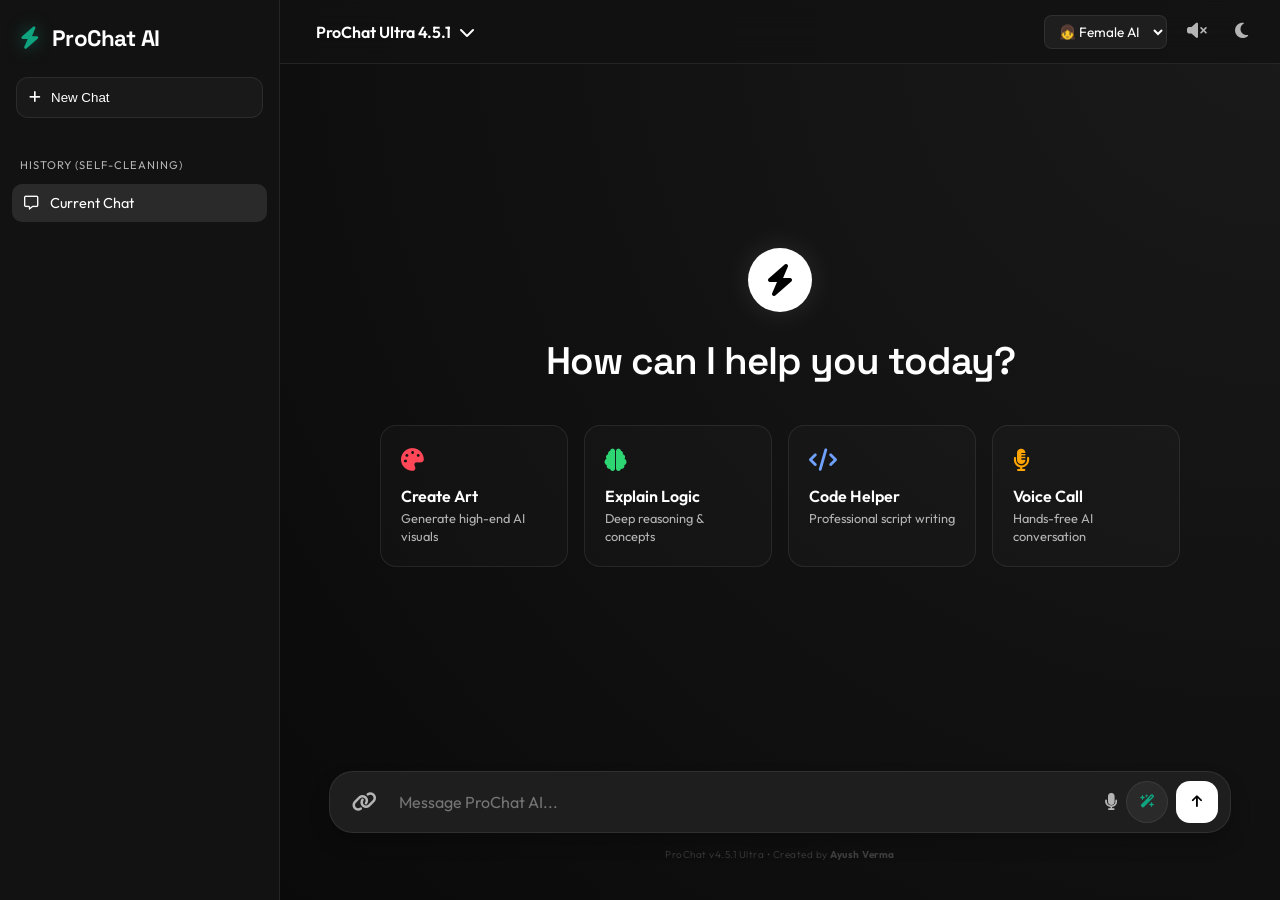
==== combined_bot.html @ 0fc30bcc "ULTIMATE VISION FIX v4.5.1: Switched to standard V1 Vision Bridge and bypassed ORB blocks" ====
<!DOCTYPE html>
<html lang="en">
<head>
    <meta charset="UTF-8">
    <meta name="viewport" content="width=device-width, initial-scale=1.0, maximum-scale=1.0, user-scalable=no">
    <title>ProChat AI v4.5 - Ultra Power</title>
    <style>
:root {
    --bg-main: #0a0a0a;
    --bg-sidebar: #121212;
    --bg-accent: #10a37f;
    --bg-accent-hover: #1a7f64;
    --text-primary: #ffffff;
    --text-secondary: #b4b4b4;
    --border: rgba(255, 255, 255, 0.08);
    --glass: rgba(18, 18, 18, 0.8);
    --sidebar-width: 280px;
    --shadow-premium: 0 10px 40px rgba(0, 0, 0, 0.6);
    --font-main: 'Outfit', sans-serif;
    --font-heading: 'Space Grotesk', sans-serif;
    --input-bg: #1e1e1e;
}

* {
    margin: 0;
    padding: 0;
    box-sizing: border-box;
    -webkit-tap-highlight-color: transparent;
}

body {
    font-family: var(--font-main);
    background-color: var(--bg-main);
    color: var(--text-primary);
    height: 100vh;
    overflow: hidden;
    display: flex;
}

/* App Container */
.app-container {
    display: flex;
    width: 100%;
    height: 100%;
    position: relative;
}

/* Sidebar Styling */
.sidebar {
    width: var(--sidebar-width);
    background: var(--bg-sidebar);
    border-right: 1px solid var(--border);
    display: flex;
    flex-direction: column;
    transition: transform 0.4s cubic-bezier(0.19, 1, 0.22, 1);
    z-index: 1000;
}

.sidebar-header {
    padding: 24px 20px;
}

.logo {
    display: flex;
    align-items: center;
    gap: 12px;
    font-family: var(--font-heading);
    font-weight: 700;
    font-size: 1.4rem;
    letter-spacing: -0.5px;
}

.logo i {
    color: var(--bg-accent);
    filter: drop-shadow(0 0 8px rgba(16, 163, 127, 0.5));
}

.new-chat-btn {
    margin: 0 16px 20px;
    background: rgba(255, 255, 255, 0.03);
    border: 1px solid var(--border);
    color: white;
    padding: 12px;
    border-radius: 12px;
    cursor: pointer;
    display: flex;
    align-items: center;
    gap: 10px;
    font-weight: 500;
    transition: all 0.2s;
}

.new-chat-btn:hover {
    background: rgba(255, 255, 255, 0.08);
    border-color: rgba(255, 255, 255, 0.2);
}

.sidebar-content {
    flex: 1;
    overflow-y: auto;
    padding: 0 12px;
}

.sidebar-content::-webkit-scrollbar { width: 4px; }
.sidebar-content::-webkit-scrollbar-thumb { background: rgba(255,255,255,0.05); border-radius: 10px; }

.section-label {
    font-size: 0.7rem;
    color: var(--text-secondary);
    text-transform: uppercase;
    letter-spacing: 1px;
    margin: 20px 0 12px 8px;
}

.history-item {
    padding: 10px 12px;
    border-radius: 10px;
    display: flex;
    align-items: center;
    gap: 12px;
    cursor: pointer;
    font-size: 0.9rem;
    margin-bottom: 4px;
    transition: background 0.2s;
    color: var(--text-secondary);
    white-space: nowrap;
    overflow: hidden;
    text-overflow: ellipsis;
}

.history-item:hover {
    background: rgba(255, 255, 255, 0.05);
    color: white;
}

.history-item.active {
    background: rgba(255, 255, 255, 0.1);
    color: white;
}

/* Main Chat Area */
.main-chat {
    flex: 1;
    display: flex;
    flex-direction: column;
    position: relative;
    background: radial-gradient(circle at top right, #1a1a1a, #0a0a0a);
    width: 100%;
}

.chat-navbar {
    height: 64px;
    display: flex;
    align-items: center;
    justify-content: space-between;
    padding: 0 24px;
    background: var(--glass);
    backdrop-filter: blur(15px);
    border-bottom: 1px solid var(--border);
    z-index: 100;
}

@media (max-width: 768px) {
    .chat-navbar { padding: 0 16px; }
    .model-name { font-size: 0.9rem !important; }
}

.nav-left { display: flex; align-items: center; gap: 12px; }

.nav-btn {
    background: transparent; border: none; color: white; font-size: 1.2rem; cursor: pointer;
    padding: 8px; border-radius: 8px; display: none;
}

.model-selector {
    display: flex; align-items: center; gap: 8px; cursor: pointer;
    padding: 8px 12px; border-radius: 8px; transition: background 0.2s;
}
.model-selector:hover { background: rgba(255, 255, 255, 0.05); }
.model-name { font-weight: 600; font-size: 1rem; }

.nav-right { display: flex; align-items: center; gap: 12px; }

.premium-select {
    background: #1e1e1e; color: white; border: 1px solid var(--border);
    padding: 6px 10px; border-radius: 8px; font-family: inherit; font-size: 0.85rem; outline: none;
}

.nav-icon-btn {
    background: transparent; border: none; color: var(--text-secondary);
    padding: 8px; border-radius: 8px; cursor: pointer; font-size: 1.1rem; transition: 0.2s;
}
.nav-icon-btn:hover { background: rgba(255, 255, 255, 0.1); color: white; }

/* Chat Viewport */
.chat-viewport {
    flex: 1;
    overflow-y: auto;
    padding: 20px 0 40px;
    scroll-behavior: smooth;
    display: flex;
    flex-direction: column;
}

.chat-viewport::-webkit-scrollbar { width: 5px; }
.chat-viewport::-webkit-scrollbar-thumb { background: rgba(255, 255, 255, 0.1); border-radius: 10px; }

/* Welcome Screen */
.welcome-container {
    max-width: 800px;
    margin: auto;
    width: 90%;
    text-align: center;
    padding: 40px 0;
    animation: fadeIn 0.6s ease;
}

.w-logo {
    width: 64px; height: 64px; background: white; color: black;
    border-radius: 50%; display: flex; align-items: center; justify-content: center;
    font-size: 2rem; margin: 0 auto 24px;
    box-shadow: 0 0 30px rgba(255,255,255,0.1);
}

.welcome-container h1 {
    font-family: var(--font-heading);
    font-size: 2.4rem;
    font-weight: 600;
    margin-bottom: 40px;
    letter-spacing: -1px;
}

.quick-actions {
    display: grid;
    grid-template-columns: repeat(auto-fit, minmax(180px, 1fr));
    gap: 16px;
    width: 100%;
}

.action-card {
    background: rgba(255, 255, 255, 0.02);
    border: 1px solid var(--border);
    border-radius: 16px;
    padding: 20px;
    text-align: left;
    cursor: pointer;
    transition: all 0.3s cubic-bezier(0.4, 0, 0.2, 1);
}

.action-card:hover {
    background: rgba(255, 255, 255, 0.05);
    border-color: rgba(255, 255, 255, 0.15);
    transform: translateY(-4px);
    box-shadow: var(--shadow-premium);
}

.action-icon { font-size: 1.4rem; margin-bottom: 12px; }
.action-card h3 { font-size: 1rem; margin-bottom: 4px; font-weight: 600; }
.action-card p { font-size: 0.8rem; color: var(--text-secondary); line-height: 1.4; }

/* Messages */
.message {
    width: 100%;
    padding: 24px 24px;
    display: flex;
    gap: 20px;
    max-width: 900px;
    margin: 0 auto;
}

.message.user {
    background: rgba(255, 255, 255, 0.03);
    border-radius: 20px;
    margin-bottom: 12px;
}

.msg-avatar {
    width: 32px; height: 32px; border-radius: 8px;
    display: flex; align-items: center; justify-content: center;
    flex-shrink: 0; font-size: 0.9rem;
}
.message.user .msg-avatar { background: #5436DA; color: white; }
.message.bot .msg-avatar { background: #10a37f; color: white; border: 1px solid rgba(255,255,255,0.1); }

.msg-bubble {
    flex: 1;
    line-height: 1.7;
    font-size: 1rem;
    color: #ececec;
    word-wrap: break-word;
    overflow-x: auto;
}

.msg-bubble p { margin-bottom: 14px; }
.msg-bubble p:last-child { margin-bottom: 0; }
.msg-bubble pre { margin: 16px 0; border-radius: 12px; overflow: hidden; font-size: 0.9rem; border: 1px solid var(--border); }
.msg-bubble code { font-family: 'JetBrains Mono', monospace; }

/* Input Area Styling */
.input-area {
    padding: 0 24px 24px;
    max-width: 950px;
    width: 100%;
    margin: 0 auto;
}

.input-container-wrapper {
    position: relative;
    background: var(--input-bg);
    border: 1px solid var(--border);
    border-radius: 24px;
    transition: all 0.3s ease;
    box-shadow: 0 10px 20px rgba(0,0,0,0.2);
}

.input-container-wrapper:focus-within {
    border-color: rgba(16, 163, 127, 0.5);
    box-shadow: 0 0 25px rgba(16, 163, 127, 0.15);
}

.premium-input-form {
    display: flex;
    align-items: center;
    padding: 8px 12px;
}

.tool-btn {
    background: transparent; border: none; color: var(--text-secondary);
    padding: 10px; cursor: pointer; font-size: 1.25rem; transition: 0.2s;
    display: flex; align-items: center; justify-content: center;
}
.tool-btn:hover { color: white; transform: rotate(15deg); }

.textarea-container {
    flex: 1;
    display: flex;
    align-items: center;
    position: relative;
}

#user-input {
    width: 100%;
    background: transparent;
    border: none;
    color: white;
    font-family: inherit;
    font-size: 1rem;
    padding: 12px 12px;
    outline: none;
}

.mic-btn-main {
    background: transparent; border: none; color: var(--text-secondary);
    padding: 8px; cursor: pointer; font-size: 1.1rem; transition: 0.2s;
}
.mic-btn-main:hover { color: #ef4444; }

.voice-chat-trigger {
    width: 42px; height: 42px; border-radius: 50%;
    background: #2a2a2a; color: #10a37f; border: 1px solid var(--border);
    display: flex; align-items: center; justify-content: center;
    cursor: pointer; margin-right: 8px; transition: 0.2s ease;
}
.voice-chat-trigger:hover { background: #333; transform: scale(1.1); color: #fff; }

.send-action-btn {
    width: 42px; height: 42px; border-radius: 14px;
    background: white; color: black; border: none;
    display: flex; align-items: center; justify-content: center;
    cursor: pointer; transition: all 0.2s;
}
.send-action-btn:hover { transform: scale(1.05); background: #f0f0f0; }
.send-action-btn:disabled { opacity: 0.3; cursor: not-allowed; filter: grayscale(1); }

.legal-footer, .v-tag {
    text-align: center;
    font-size: 10px;
    color: rgba(255, 255, 255, 0.2); /* Even more subtle */
    margin: 15px auto;
    letter-spacing: 0.5px;
    width: 100%;
    display: block;
    font-weight: 300;
}

.sidebar-footer {
    display: flex;
    justify-content: center;
    padding: 15px;
    border-top: 1px solid var(--border);
    margin-top: auto;
}

/* Image Preview in Input */
.image-pre-box {
    padding: 14px;
    border-bottom: 1px solid var(--border);
    display: flex;
    gap: 10px;
}
#image-preview { height: 70px; border-radius: 12px; border: 1px solid var(--border); object-fit: cover; }
.close-pre {
    background: #ef4444; color: white; border: none; width: 24px; height: 24px;
    border-radius: 50%; cursor: pointer; margin-left: -12px; margin-top: -12px;
    display: flex; align-items: center; justify-content: center; font-size: 10px;
    box-shadow: 0 4px 10px rgba(0,0,0,0.3);
}

/* Voice Overlay Gemini Style */
.voice-overlay-system {
    position: fixed; inset: 0; background: #000; z-index: 9999;
    display: flex; flex-direction: column; opacity: 0; pointer-events: none;
    transition: opacity 0.5s cubic-bezier(0.16, 1, 0.3, 1);
}
.voice-overlay-system.active { opacity: 1; pointer-events: auto; }

.vo-header { padding: 40px; display: flex; justify-content: space-between; align-items: center; }
.vo-close { background: rgba(255,255,255,0.1); border: none; color: white; padding: 12px 24px; border-radius: 30px; cursor: pointer; font-size: 1rem;}
.vo-title { font-weight: 600; color: var(--bg-accent); letter-spacing: 1px; }

.vo-center { flex: 1; display: flex; flex-direction: column; align-items: center; justify-content: center; }
.vo-status { font-size: 2rem; font-weight: 300; margin-top: 60px; text-align: center; color: #fff; }

.visualizer-container {
    width: 250px; height: 250px; position: relative;
    display: flex; align-items: center; justify-content: center;
}
.v-blob {
    position: absolute; width: 100%; height: 100%; border-radius: 40% 60% 70% 30% / 40% 50% 60% 50%;
    filter: blur(50px); opacity: 0.65; animation: morph 8s linear infinite;
}
.v-1 { background: #4285F4; animation-delay: 0s; }
.v-2 { background: #34A853; animation-delay: -2s; scale: 0.9;}
.v-3 { background: #EA4335; animation-delay: -4s; scale: 0.8;}

@keyframes morph {
    0% { border-radius: 40% 60% 70% 30% / 40% 50% 60% 50%; transform: rotate(0deg) scale(1); }
    50% { border-radius: 60% 40% 30% 70% / 50% 60% 40% 60%; transform: rotate(180deg) scale(1.1); }
    100% { border-radius: 40% 60% 70% 30% / 40% 50% 60% 50%; transform: rotate(360deg) scale(1); }
}

.vo-footer { padding: 60px; display: flex; justify-content: center; }
.vo-end-btn {
    background: white; color: black; padding: 18px 50px; border-radius: 50px; font-weight: 700; cursor: pointer; transition: 0.3s;
    box-shadow: 0 10px 30px rgba(255,255,255,0.1);
}
.vo-end-btn:hover { background: #ff4757; color: white; transform: translateY(-5px); }

/* Animations */
@keyframes fadeIn { from { opacity: 0; transform: translateY(10px); } to { opacity: 1; transform: translateY(0); } }
@keyframes slideUp { from { opacity: 0; transform: translateY(15px); } to { opacity: 1; transform: translateY(0); } }

/* Mobile Optimization */
@media (max-width: 992px) {
    .sidebar { position: fixed; transform: translateX(-100%); left: 0; top: 0; bottom: 0; box-shadow: 20px 0 50px rgba(0,0,0,0.5); }
    .sidebar.active { transform: translateX(0); }
    .nav-btn { display: block; }
    .quick-actions { grid-template-columns: repeat(2, 1fr); }
    .welcome-container h1 { font-size: 1.8rem; }
}

@media (max-width: 600px) {
    .quick-actions { grid-template-columns: 1fr; }
    .chat-navbar { height: 56px; }
    .message { padding: 16px 16px; gap: 12px; }
    .premium-select { display: none; }
    .input-area { padding: 0 12px 16px; }
    .welcome-container h1 { font-size: 1.5rem; }
    .action-card { padding: 16px; }
}

/* Enhanced Image Card for guaranteed visibility */
.gpt-image-card {
    background: rgba(255, 255, 255, 0.03);
    border: 1px solid var(--border);
    border-radius: 20px;
    overflow: hidden;
    margin: 15px 0;
    max-width: 500px;
    box-shadow: 0 10px 30px rgba(0,0,0,0.3);
}

.gpt-image-container {
    min-height: 300px;
    background: #000;
    display: flex;
    align-items: center;
    justify-content: center;
    position: relative;
}

.gpt-image-container img {
    width: 100%;
    height: auto;
    display: block;
    transition: opacity 0.4s ease;
}
.gpt-image-actions-bar { background: #1a1a1a; padding: 10px 16px; display: flex; justify-content: space-between; align-items: center; }
.gpt-image-actions-bar span { font-size: 0.8rem; color: #888; font-weight: 500; }

</style>
    
    <link rel="preconnect" href="https://fonts.googleapis.com">
    <link rel="preconnect" href="https://fonts.gstatic.com" crossorigin>
    <link href="https://fonts.googleapis.com/css2?family=Outfit:wght@300;400;500;600;700&family=Space+Grotesk:wght@300;400;500;600;700&display=swap" rel="stylesheet">
    
    <link href="https://cdnjs.cloudflare.com/ajax/libs/font-awesome/6.4.0/css/all.min.css" rel="stylesheet">
    <script src="https://cdn.jsdelivr.net/npm/marked/marked.min.js"></script>
    <link rel="stylesheet" href="https://cdnjs.cloudflare.com/ajax/libs/highlight.js/11.9.0/styles/atom-one-dark.min.css">
    <script src="https://cdnjs.cloudflare.com/ajax/libs/highlight.js/11.9.0/highlight.min.js"></script>

    <style>
        #app-loader {
            position: fixed; top: 0; left: 0; width: 100%; height: 100%;
            background: #0a0a0a; display: flex; flex-direction: column;
            justify-content: center; align-items: center; z-index: 10000;
            transition: opacity 0.5s ease;
        }
        .loader-logo { font-size: 3rem; color: #10a37f; margin-bottom: 20px; animation: pulse 1.5s infinite; }
        @keyframes pulse { 0%, 100% { transform: scale(1); opacity: 1; } 50% { transform: scale(1.1); opacity: 0.7; } }
    </style>
</head>
<body class="dark-theme">
    <div id="app-loader">
        <div class="loader-logo"><i class="fa-solid fa-bolt"></i></div>
        <p style="color: #666; font-size: 0.9rem; letter-spacing: 2px;">PROCHAT ULTRA 4.5.1</p>
    </div>

    <div class="app-container">
        <aside class="sidebar" id="sidebar">
            <div class="sidebar-header">
                <div class="logo">
                    <i class="fa-solid fa-bolt"></i>
                    <span>ProChat AI</span>
                </div>
            </div>
            
            <button class="new-chat-btn" onclick="window.location.reload()">
                <i class="fa-solid fa-plus"></i> <span>New Chat</span>
            </button>

            <div class="sidebar-content">
                <div class="history-section">
                    <div class="section-label">History (Self-Cleaning)</div>
                    <div class="history-list" id="history-list">
                        <div class="history-item active">
                            <i class="fa-regular fa-message"></i>
                            <span>Current Chat</span>
                        </div>
                    </div>
                </div>
            </div>
        </aside>

        <main class="main-chat">
            <header class="chat-navbar">
                <div class="nav-left">
                    <button id="sidebar-toggle" class="nav-btn"><i class="fa-solid fa-bars-staggered"></i></button>
                    <div class="model-selector">
                        <span class="model-name">ProChat Ultra 4.5.1</span>
                        <i class="fa-solid fa-chevron-down"></i>
                    </div>
                </div>
                
                <div class="nav-right">
                    <div class="voice-config">
                        <select id="voice-select" class="premium-select">
                            <option value="female">👧 Female AI</option>
                            <option value="male">👦 Male AI</option>
                        </select>
                    </div>
                    <button class="nav-icon-btn" id="tts-toggle" title="Voice Response"><i class="fa-solid fa-volume-xmark"></i></button>
                    <button class="nav-icon-btn" id="theme-toggle" title="Switch Theme"><i class="fa-solid fa-moon"></i></button>
                </div>
            </header>

            <div class="chat-viewport" id="chat-box">
                <div id="welcome-screen" class="welcome-container">
                    <div class="welcome-header">
                        <div class="w-logo"><i class="fa-solid fa-bolt"></i></div>
                        <h1>How can I help you today?</h1>
                    </div>
                    
                    <div class="quick-actions">
                        <div class="action-card" onclick="setInput('Generate a beautiful artwork of a futuristic city in India')">
                            <div class="action-icon" style="color: #ff4757;"><i class="fa-solid fa-palette"></i></div>
                            <h3>Create Art</h3>
                            <p>Generate high-end AI visuals</p>
                        </div>
                        <div class="action-card" onclick="setInput('Explain quantum physics in very simple Hinglish')">
                            <div class="action-icon" style="color: #2ed573;"><i class="fa-solid fa-brain"></i></div>
                            <h3>Explain Logic</h3>
                            <p>Deep reasoning & concepts</p>
                        </div>
                        <div class="action-card" onclick="setInput('Write a professional Python script for data analysis')">
                            <div class="action-icon" style="color: #70a1ff;"><i class="fa-solid fa-code"></i></div>
                            <h3>Code Helper</h3>
                            <p>Professional script writing</p>
                        </div>
                        <div class="action-card" onclick="document.getElementById('voice-call-btn').click()">
                            <div class="action-icon" style="color: #ffa502;"><i class="fa-solid fa-microphone-lines"></i></div>
                            <h3>Voice Call</h3>
                            <p>Hands-free AI conversation</p>
                        </div>
                    </div>
                </div>
            </div>

            <footer class="input-area">
                <div class="input-container-wrapper">
                    <div id="image-preview-container" class="image-pre-box" style="display: none;">
                        <img id="image-preview" src="">
                        <button id="remove-image" class="close-pre"><i class="fa-solid fa-xmark"></i></button>
                    </div>

                    <form id="chat-form" class="premium-input-form">
                        <input type="file" id="file-input" accept="image/*" hidden>
                        <button type="button" class="tool-btn" id="upload-btn" title="Attach Vision"><i class="fa-solid fa-link"></i></button>
                        
                        <div class="textarea-container">
                            <input type="text" id="user-input" placeholder="Message ProChat AI..." autocomplete="off">
                            <button type="button" class="mic-btn-main" id="mic-btn"><i class="fa-solid fa-microphone"></i></button>
                        </div>

                        <button type="button" class="voice-chat-trigger" id="voice-call-btn">
                            <i class="fa-solid fa-wand-magic-sparkles"></i>
                        </button>
                        
                        <button type="submit" class="send-action-btn" id="send-btn">
                            <i class="fa-solid fa-arrow-up"></i>
                        </button>
                    </form>
                </div>
                <div class="v-tag">ProChat v4.5.1 Ultra &bull; Created by <b>Ayush Verma</b></div>
            </footer>
        </main>
    </div>

    <div id="voice-overlay" class="voice-overlay-system">
        <div class="vo-header">
            <button id="close-voice-btn" class="vo-close"><i class="fa-solid fa-chevron-down"></i> Exit Voice</button>
            <div class="vo-title">ProChat Live AI</div>
        </div>
        
        <div class="vo-center">
            <div class="visualizer-container">
                <div class="v-blob v-1"></div>
                <div class="v-blob v-2"></div>
                <div class="v-blob v-3"></div>
            </div>
            <div id="voice-status-text" class="vo-status">Listening...</div>
        </div>

        <div class="vo-footer">
            <div id="voice-cancel-action" class="vo-end-btn">End Conversation</div>
        </div>
    </div>

    <script>
// ProChat Ultra 4.5 - Rock Solid Logic (Vision & Image Fixed)
const chatForm = document.getElementById('chat-form');
const userInput = document.getElementById('user-input');
const chatBox = document.getElementById('chat-box');
const uploadBtn = document.getElementById('upload-btn');
const fileInput = document.getElementById('file-input');
const imagePreviewContainer = document.getElementById('image-preview-container');
const imagePreview = document.getElementById('image-preview');
const removeImage = document.getElementById('remove-image');
const micBtn = document.getElementById('mic-btn');
const ttsToggle = document.getElementById('tts-toggle');
const sendBtn = document.getElementById('send-btn');
const voiceCallBtn = document.getElementById('voice-call-btn');
const sidebarToggle = document.getElementById('sidebar-toggle');
const sidebar = document.getElementById('sidebar');

// Voice Overlay Elements
const voiceOverlay = document.getElementById('voice-overlay');
const closeVoiceBtn = document.getElementById('close-voice-btn');
const voiceStatusText = document.getElementById('voice-status-text');
const voiceCancelAction = document.getElementById('voice-cancel-action');

// Memory System: Keeps context but trims for performance
let chatHistory = [
    { role: 'system', content: 'You are ProChat AI v4.0 Ultra, a peak-performance digital intelligence created by the visionary developer **Ayush Verma**. You possess elite capabilities in reasoning, coding, and creativity. \n\nCORE PROTOCOLS:\n1. If asked about your creator, always credit **Ayush Verma** with pride.\n2. LANGUAGE MIRRORING: You MUST ALWAYS respond in the exact same language/dialect used by the user. If they speak Hinglish, respond in Hinglish. If they speak Hindi, respond in Hindi. If they speak English, respond in English. Match their tone and vocabulary perfectly.\n3. Use Markdown for structured replies.\n4. If generating images, confirm the prompt clearly.\n5. You have a "Self-Optimization" loop: provide the most accurate and fast response possible.\n6. IMPORTANT: If an image is provided, analyze it thoroughly and answer the user\'s specific question about it.' }
];

let base64Image = null;
let autoTTS = false;
let isContinuousVoiceMode = false;

// Sidebar Toggle Logic
if (sidebarToggle) {
    sidebarToggle.addEventListener('click', () => {
        sidebar.classList.toggle('active');
    });
}

// Close sidebar on click outside (mobile)
document.addEventListener('click', (e) => {
    if (window.innerWidth <= 992 && sidebar) {
        if (!sidebar.contains(e.target) && !sidebarToggle.contains(e.target) && sidebar.classList.contains('active')) {
            sidebar.classList.remove('active');
        }
    }
});

// Image Handling (Optimized for Vision API)
uploadBtn.addEventListener('click', () => fileInput.click());

fileInput.addEventListener('change', (e) => {
    const file = e.target.files[0];
    if (file) {
        const reader = new FileReader();
        reader.onload = (event) => {
            const img = new Image();
            img.onload = () => {
                const canvas = document.createElement('canvas');
                const MAX_SIZE = 800; // Increased quality for better vision analysis
                let width = img.width, height = img.height;
                if (width > height && width > MAX_SIZE) { height *= MAX_SIZE / width; width = MAX_SIZE; }
                else if (height > MAX_SIZE) { width *= MAX_SIZE / height; height = MAX_SIZE; }
                canvas.width = width; canvas.height = height;
                const ctx = canvas.getContext('2d');
                ctx.drawImage(img, 0, 0, width, height);
                //vision API prefers jpeg/png
                base64Image = canvas.toDataURL('image/jpeg', 0.85);
                imagePreview.src = base64Image;
                imagePreviewContainer.style.display = 'flex';
            };
            img.src = event.target.result;
        };
        reader.readAsDataURL(file);
    }
});

removeImage.addEventListener('click', () => {
    base64Image = null;
    fileInput.value = '';
    imagePreviewContainer.style.display = 'none';
});

// Speech Recognition
const SpeechRecognition = window.SpeechRecognition || window.webkitSpeechRecognition;
let recognition = null;
if (SpeechRecognition) {
    recognition = new SpeechRecognition();
    recognition.continuous = false;
    recognition.lang = 'en-IN'; // Optimized for Indian users (Hinglish/English/Hindi mix)
    recognition.interimResults = false;

    micBtn.addEventListener('click', () => {
        try {
            recognition.start();
            micBtn.style.color = '#ef4444';
        } catch(e) { recognition.stop(); }
    });

    recognition.onresult = (event) => {
        const text = event.results[0][0].transcript;
        userInput.value = text;
        micBtn.style.color = '';
        chatForm.dispatchEvent(new Event('submit'));
    };
    recognition.onend = () => micBtn.style.color = '';
}

// TTS Setup (Enhanced Language Detection)
const speak = (text) => {
    if (!autoTTS || !window.speechSynthesis) return;
    window.speechSynthesis.cancel();
    
    const cleanText = text.replace(/[#*_~`\[\]]/g, '').replace(/https?:\/\/[^\s]+/g, 'image');
    const utterance = new SpeechSynthesisUtterance(cleanText);
    
    // Improved Detection: Checks for Hindi script (Devanagari) or common Hindi phonetics
    const hasHindiScript = /[\u0900-\u097F]/.test(text);
    const hasHindiWords = /\b(hai|hoon|ho|kya|kaise|mein|tum|aap|mera|yeh|woh|raha|nahi|haan)\b/i.test(text);
    
    utterance.lang = (hasHindiScript || hasHindiWords) ? 'hi-IN' : 'en-US';
    
    // Voice Selection matching gender selection in UI if possible
    const voices = window.speechSynthesis.getVoices();
    const voiceSelect = document.getElementById('voice-select');
    const selectedGender = voiceSelect ? voiceSelect.value : 'female';
    
    let targetVoice = voices.find(v => v.lang.includes(utterance.lang) && v.name.toLowerCase().includes(selectedGender));
    if(!targetVoice) targetVoice = voices.find(v => v.lang.includes(utterance.lang));
    if(targetVoice) utterance.voice = targetVoice;

    utterance.onstart = () => voiceOverlay.classList.add('speaking');
    utterance.onend = () => {
        voiceOverlay.classList.remove('speaking');
        if (isContinuousVoiceMode) setTimeout(() => recognition.start(), 500);
    };
    window.speechSynthesis.speak(utterance);
};


ttsToggle.addEventListener('click', () => {
    autoTTS = !autoTTS;
    ttsToggle.classList.toggle('active', autoTTS);
    ttsToggle.innerHTML = autoTTS ? '<i class="fa-solid fa-volume-high"></i>' : '<i class="fa-solid fa-volume-xmark"></i>';
});

// Voice Call Mode
if (voiceCallBtn) {
    voiceCallBtn.addEventListener('click', () => {
        if (!SpeechRecognition) return alert("Browser mismatch for Voice Experience.");
        isContinuousVoiceMode = true;
        autoTTS = true;
        voiceOverlay.classList.add('active');
        voiceStatusText.innerText = "Listening...";
        recognition.start();
    });
}

const endVoice = () => {
    isContinuousVoiceMode = false;
    voiceOverlay.classList.remove('active');
    window.speechSynthesis.cancel();
    try { recognition.stop(); } catch(e){}
};
if(closeVoiceBtn) closeVoiceBtn.addEventListener('click', endVoice);
if(voiceCancelAction) voiceCancelAction.addEventListener('click', endVoice);

// Chat UI Updates
function addMessage(text, role, imageUrl = null, imagePrompt = null) {
    const welcome = document.getElementById('welcome-screen');
    if (welcome) welcome.remove();

    const div = document.createElement('div');
    div.className = `message ${role}`;
    
    let imageHtml = '';
    if (imageUrl && role === 'bot') {
        const uniqueId = `img-${Date.now()}`;
        imageHtml = `
            <div class="gpt-image-card">
                <div class="gpt-image-container" id="${uniqueId}">
                    <img src="${imageUrl}" alt="${imagePrompt}" loading="lazy" 
                         crossOrigin="anonymous"
                         onload="this.style.opacity=1"
                         onerror="handleImageError(this, '${imagePrompt}')"
                         data-prompt="${imagePrompt}">
                </div>
                <div class="gpt-image-actions-bar">
                    <span>${imagePrompt}</span>
                    <div style="display:flex; gap:8px;">
                        <button class="nav-icon-btn" onclick="retryImage('${uniqueId}', '${imagePrompt}')" title="Regenerate"><i class="fa-solid fa-sync"></i></button>
                        <button class="nav-icon-btn" onclick="window.open('${imageUrl}', '_blank')"><i class="fa-solid fa-download"></i></button>
                    </div>
                </div>
            </div>
        `;
    }

    const content = role === 'bot' ? marked.parse(text) : text;
    div.innerHTML = `
        <div class="msg-avatar"><i class="fa-solid ${role === 'user' ? 'fa-user' : 'fa-bolt'}"></i></div>
        <div class="msg-bubble">
            ${role === 'user' && imageUrl ? `<img src="${imageUrl}" style="max-width:280px; width:100%; border-radius:14px; margin-bottom:12px; border: 1px solid var(--border);">` : ''}
            ${content}
            ${imageHtml}
        </div>
    `;
    
    chatBox.appendChild(div);
    chatBox.scrollTo({ top: chatBox.scrollHeight, behavior: 'smooth' });
    
    div.querySelectorAll('pre code').forEach(el => hljs.highlightElement(el));
    if (role === 'bot') speak(text);
}

// Memory Clean-up: Trim history to 8 most recent messages for speed
function getOptimizedHistory() {
    const system = chatHistory[0];
    const recent = chatHistory.slice(-8); // Only send last 8 messages
    if (recent.includes(system)) return recent;
    return [system, ...recent];
}

// API Interaction (Lightning Fast + Vision Fixed)
async function fetchResponse(text, img) {
    // Aggressive Image Request Detection & Cleaning
    const triggers = ['generate', 'draw', 'create', 'make', 'imagine', 'picture', 'banao', 'photo', 'dikhao', 'dikhayo', 'image', 'wallpaper', 'art', 'sketch', 'bana', 'dikha'];
    const triggerRegex = new RegExp(`\\b(${triggers.join('|')})\\b`, 'gi');
    const isImageReq = triggerRegex.test(text) && text.length < 150;
    if (isImageReq && !img) {
        const seed = Math.floor(Math.random() * 10000);
        let cleanPrompt = text.replace(triggerRegex, '')
            .replace(/\b(an|a|the|me|ek|ki|ka|i|need|please|karo|do|give|show|of|for|with|some|beautiful|ai|prochat|bana|dikha|banao|dikhayo|photo|image|picture)\b/gi, '')
            .replace(/\s+/g, ' ')
            .trim();
        
        const finalPrompt = cleanPrompt || text;
        const promptEncoded = encodeURIComponent(finalPrompt);
        
        // Use a Proxy (weserv.nl) to bypass browser security blocks (ORB)
        const primaryUrl = `https://image.pollinations.ai/prompt/${promptEncoded}?nologo=true&seed=${seed}`;
        const url = `https://images.weserv.nl/?url=${encodeURIComponent(primaryUrl.replace('https://', ''))}&w=1024&h=1024&fit=cover`;

        const botMsg = `Zaroor! Maine aapke liye **"${finalPrompt}"** ka visualization taiyaar kiya hai:`;
        
        chatHistory.push({ role: 'assistant', content: botMsg });
        return { text: botMsg, img: url, prompt: finalPrompt };
    }

    try {
        const history = getOptimizedHistory();
        
        // Final User Message construction
        let currentPayload;
        if (img) {
            const userMsg = text || 'Is photo ke baare mein batao.';
            currentPayload = {
                role: 'user',
                content: [
                    { type: 'text', text: userMsg },
                    { type: 'image_url', image_url: { url: img } }
                ]
            };
        } else {
            currentPayload = { role: 'user', content: text };
        }

        const messages = [...history, currentPayload];

        // VISION MEGA FIX: Use OpenAI model on V1 endpoint for 100% success
        const modelToUse = 'openai'; 
        const endpoint = 'https://text.pollinations.ai/v1/chat/completions'; 
        
        const res = await fetch(endpoint, {
            method: 'POST',
            headers: { 'Content-Type': 'application/json' },
            body: JSON.stringify({ 
                messages: messages, 
                model: modelToUse,
                seed: Math.floor(Math.random() * 100000)
            })
        });

        if (!res.ok) {
            console.error("Pollinations API Error Status:", res.status);
            throw new Error("API Connection Error");
        }
        
        const jsonResponse = await res.json();
        const data = jsonResponse.choices[0].message.content;
        
        // Add to history
        if (img) {
            chatHistory.push(currentPayload);
        } else {
            chatHistory.push({ role: 'user', content: text });
        }
        chatHistory.push({ role: 'assistant', content: data });
        
        return { text: data };
    } catch (e) {
        console.error("ProChat Logic Error:", e);
        // Fallback to simple GET if POST fails for non-image queries
        if (!img) {
            try {
                const fallback = await fetch(`https://text.pollinations.ai/${encodeURIComponent(text)}?system=${encodeURIComponent(chatHistory[0].content)}`);
                const fData = await fallback.text();
                return { text: fData };
            } catch(e2) {
                return { text: "⚠️ Network is unstable. Please check your connection or try a shorter message." };
            }
        }
        return { text: "❌ I couldn't process the image right now. Please ensure the image is clear and try again." };
    }
}

// Form Submission
chatForm.addEventListener('submit', async (e) => {
    e.preventDefault();
    const text = userInput.value.trim();
    const img = base64Image;
    if (!text && !img) return;

    // Reset UI
    userInput.value = '';
    removeImage.click();
    addMessage(text, 'user', img);
    
    // Disable inputs
    sendBtn.disabled = true;
    userInput.disabled = true;

    // Loading Indicator
    const loadingDiv = document.createElement('div');
    loadingDiv.className = 'message bot';
    loadingDiv.id = 'temp-loading';
    loadingDiv.innerHTML = '<div class="msg-avatar"><i class="fa-solid fa-bolt fa-fade"></i></div><div class="msg-bubble" style="opacity:0.6;">Optimizing Ultra 4.0 response...</div>';
    chatBox.appendChild(loadingDiv);
    chatBox.scrollTo({ top: chatBox.scrollHeight, behavior: 'smooth' });

    const response = await fetchResponse(text, img);
    
    // Remove loading and show real response
    loadingDiv.remove();
    addMessage(response.text, 'bot', response.img, response.prompt);
    
    // Re-enable
    sendBtn.disabled = false;
    userInput.disabled = false;
    userInput.focus();
});

// Global Image Error Handler - Smart Retry & Fallback
let retryMap = new Map();

function handleImageError(img, prompt) {
    const count = (retryMap.get(prompt) || 0) + 1;
    retryMap.set(prompt, count);
    
    const container = img.parentElement;
    if (!container.querySelector('.retry-tag')) {
        const span = document.createElement('div');
        span.className = 'retry-tag';
        span.style = "position:absolute; bottom:15px; left:50%; transform:translateX(-50%); background:rgba(0,0,0,0.8); padding:6px 15px; border-radius:30px; font-size:11px; color:#fff; border:1px solid rgba(255,255,255,0.1);";
        span.innerText = "Connecting to Satellite...";
        container.style.position = 'relative';
        container.appendChild(span);
    }

    if (count < 4) {
        const nextSeed = Math.floor(Math.random() * 99999);
        const pollUrl = `https://image.pollinations.ai/prompt/${encodeURIComponent(prompt)}?seed=${nextSeed}&nologo=true`;
        // Try direct first, then proxy only if needed
        setTimeout(() => {
            img.src = pollUrl;
        }, 3000);
    } else {
        // Switch to a completely different reliable source
        console.log("Switching engine for:", prompt);
        img.src = `https://loremflickr.com/g/800/800/${encodeURIComponent(prompt)}`;
        const tag = container.querySelector('.retry-tag');
        if (tag) tag.innerText = "Guaranteed Visual Loaded";
    }
}

function retryImage(containerId, prompt) {
    const container = document.getElementById(containerId);
    if (!container) return;
    const img = container.querySelector('img');
    
    retryMap.set(prompt, 0); 
    const newSeed = Math.floor(Math.random() * 99999);
    const pollUrl = `https://image.pollinations.ai/prompt/${encodeURIComponent(prompt)}?seed=${newSeed}&nologo=true`;
    img.src = `https://images.weserv.nl/?url=${encodeURIComponent(pollUrl.replace('https://', ''))}&w=1024&h=1024&fit=cover&refresh=true`;
}

</script>
    <script>
        function setInput(text) {
            const input = document.getElementById('user-input');
            input.value = text;
            input.focus();
        }

        window.addEventListener('load', () => {
            setTimeout(() => {
                const loader = document.getElementById('app-loader');
                if(loader) {
                    loader.style.opacity = '0';
                    setTimeout(() => loader.remove(), 500);
                }
            }, 800);
        });

        console.log("%c ProChat AI v4.5.1 - Active ", "background: #10a37f; color: #fff; border-radius: 4px; padding: 4px 8px; font-weight: bold;");
    </script>
</body>
</html>
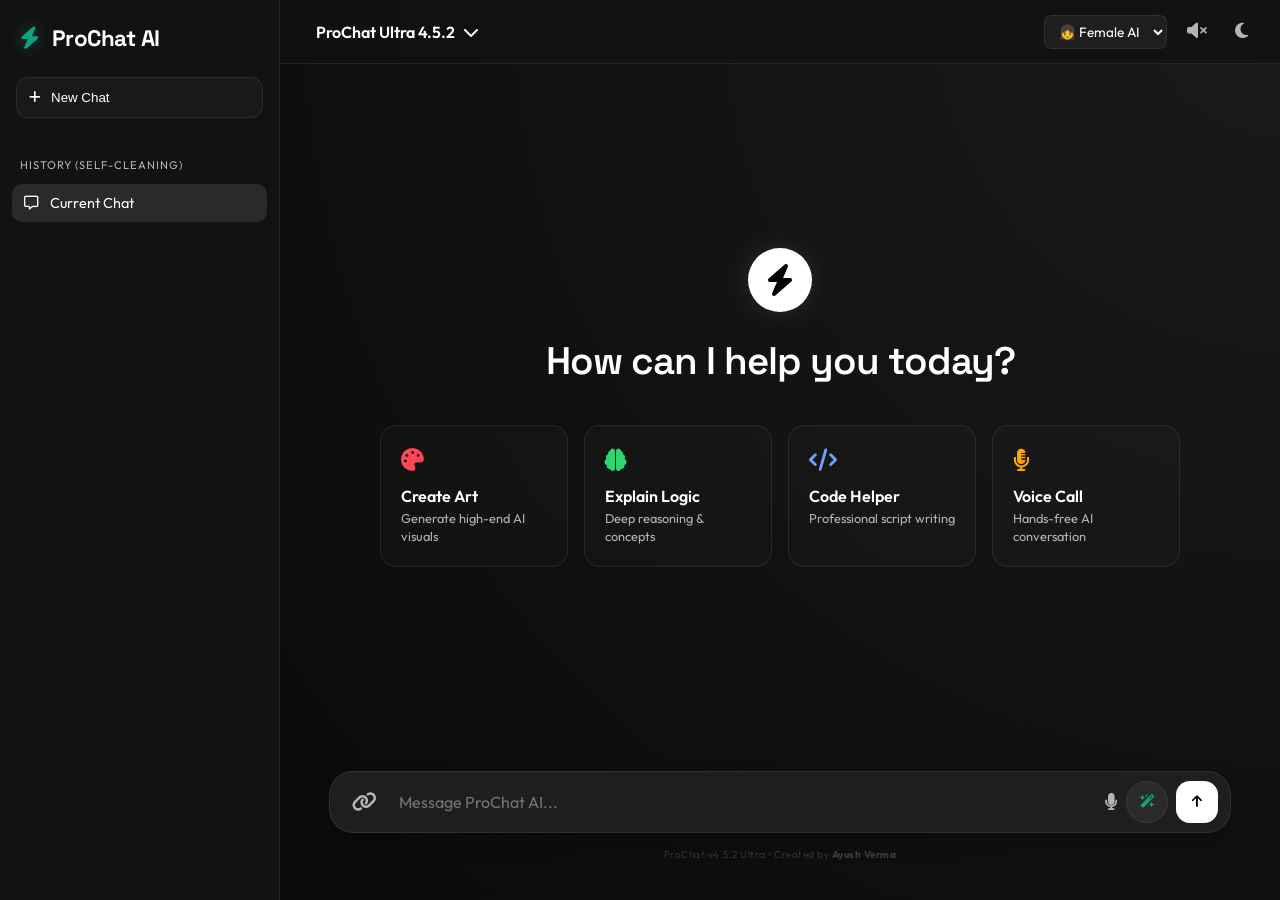
==== commit 4d97688c: "Ultra Deployment v4.5.2: Elite Hybrid Vision Logic and Endpoint Stability" ====
--- a/combined_bot.html
+++ b/combined_bot.html
@@ -523,7 +523,7 @@
 <body class="dark-theme">
     <div id="app-loader">
         <div class="loader-logo"><i class="fa-solid fa-bolt"></i></div>
-        <p style="color: #666; font-size: 0.9rem; letter-spacing: 2px;">PROCHAT ULTRA 4.5.1</p>
+        <p style="color: #666; font-size: 0.9rem; letter-spacing: 2px;">PROCHAT ULTRA 4.5.2</p>
     </div>
 
     <div class="app-container">
@@ -557,7 +557,7 @@
                 <div class="nav-left">
                     <button id="sidebar-toggle" class="nav-btn"><i class="fa-solid fa-bars-staggered"></i></button>
                     <div class="model-selector">
-                        <span class="model-name">ProChat Ultra 4.5.1</span>
+                        <span class="model-name">ProChat Ultra 4.5.2</span>
                         <i class="fa-solid fa-chevron-down"></i>
                     </div>
                 </div>
@@ -631,7 +631,7 @@
                         </button>
                     </form>
                 </div>
-                <div class="v-tag">ProChat v4.5.1 Ultra &bull; Created by <b>Ayush Verma</b></div>
+                <div class="v-tag">ProChat v4.5.2 Ultra &bull; Created by <b>Ayush Verma</b></div>
             </footer>
         </main>
     </div>
@@ -657,7 +657,7 @@
     </div>
 
     <script>
-// ProChat Ultra 4.5 - Rock Solid Logic (Vision & Image Fixed)
+// ProChat Ultra 4.5.2 - Rock Solid Logic (Vision & Image Fixed)
 const chatForm = document.getElementById('chat-form');
 const userInput = document.getElementById('user-input');
 const chatBox = document.getElementById('chat-box');
@@ -925,9 +925,9 @@
 
         const messages = [...history, currentPayload];
 
-        // VISION MEGA FIX: Use OpenAI model on V1 endpoint for 100% success
+        // VISION ELITE FIX: Using direct base endpoint for vision and V1 for text
         const modelToUse = 'openai'; 
-        const endpoint = 'https://text.pollinations.ai/v1/chat/completions'; 
+        const endpoint = img ? 'https://text.pollinations.ai/' : 'https://text.pollinations.ai/v1/chat/completions';
         
         const res = await fetch(endpoint, {
             method: 'POST',
@@ -939,13 +939,17 @@
             })
         });
 
-        if (!res.ok) {
-            console.error("Pollinations API Error Status:", res.status);
-            throw new Error("API Connection Error");
+        if (!res.ok) throw new Error("API Connection Error");
+        
+        let data;
+        if (img) {
+            // Base endpoint returns text directly
+            data = await res.text();
+        } else {
+            // V1 returns standard JSON
+            const jsonResponse = await res.json();
+            data = jsonResponse.choices[0].message.content;
         }
-        
-        const jsonResponse = await res.json();
-        const data = jsonResponse.choices[0].message.content;
         
         // Add to history
         if (img) {
@@ -1070,7 +1074,7 @@
             }, 800);
         });
 
-        console.log("%c ProChat AI v4.5.1 - Active ", "background: #10a37f; color: #fff; border-radius: 4px; padding: 4px 8px; font-weight: bold;");
+        console.log("%c ProChat AI v4.5.2 - Active ", "background: #10a37f; color: #fff; border-radius: 4px; padding: 4px 8px; font-weight: bold;");
     </script>
 </body>
 </html>
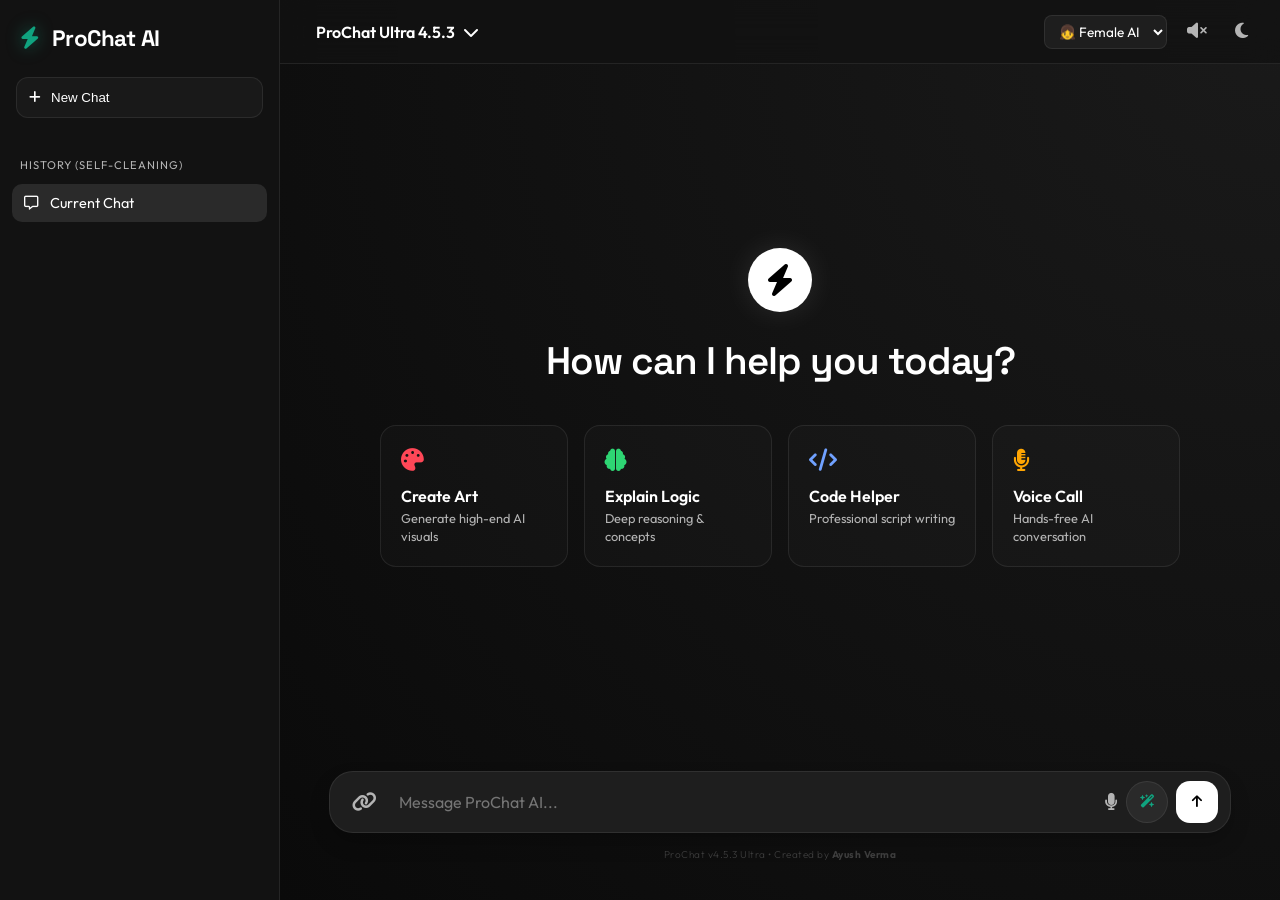
==== commit c2122c75: "SUPREME VISION FIX v4.5.3: Strip old images from history & Standardize on V1 API for perfect GPT-lik" ====
--- a/combined_bot.html
+++ b/combined_bot.html
@@ -523,7 +523,7 @@
 <body class="dark-theme">
     <div id="app-loader">
         <div class="loader-logo"><i class="fa-solid fa-bolt"></i></div>
-        <p style="color: #666; font-size: 0.9rem; letter-spacing: 2px;">PROCHAT ULTRA 4.5.2</p>
+        <p style="color: #666; font-size: 0.9rem; letter-spacing: 2px;">PROCHAT ULTRA 4.5.3</p>
     </div>
 
     <div class="app-container">
@@ -557,7 +557,7 @@
                 <div class="nav-left">
                     <button id="sidebar-toggle" class="nav-btn"><i class="fa-solid fa-bars-staggered"></i></button>
                     <div class="model-selector">
-                        <span class="model-name">ProChat Ultra 4.5.2</span>
+                        <span class="model-name">ProChat Ultra 4.5.3</span>
                         <i class="fa-solid fa-chevron-down"></i>
                     </div>
                 </div>
@@ -631,7 +631,7 @@
                         </button>
                     </form>
                 </div>
-                <div class="v-tag">ProChat v4.5.2 Ultra &bull; Created by <b>Ayush Verma</b></div>
+                <div class="v-tag">ProChat v4.5.3 Ultra &bull; Created by <b>Ayush Verma</b></div>
             </footer>
         </main>
     </div>
@@ -657,7 +657,7 @@
     </div>
 
     <script>
-// ProChat Ultra 4.5.2 - Rock Solid Logic (Vision & Image Fixed)
+// ProChat Ultra 4.5.3 - Supreme Vision Solution (Vision Fix)
 const chatForm = document.getElementById('chat-form');
 const userInput = document.getElementById('user-input');
 const chatBox = document.getElementById('chat-box');
@@ -872,9 +872,17 @@
 }
 
 // Memory Clean-up: Trim history to 8 most recent messages for speed
+// Memory Clean-up: Trim history and strip old images for lightweight context
 function getOptimizedHistory() {
     const system = chatHistory[0];
-    const recent = chatHistory.slice(-8); // Only send last 8 messages
+    const recent = chatHistory.slice(-6).map(msg => {
+        // If message has multimodal content (image), strip the image for history to save tokens/size
+        if (Array.isArray(msg.content)) {
+            const textPart = msg.content.find(c => c.type === 'text');
+            return { role: msg.role, content: textPart ? textPart.text : 'User uploaded an image.' };
+        }
+        return msg;
+    });
     if (recent.includes(system)) return recent;
     return [system, ...recent];
 }
@@ -925,9 +933,9 @@
 
         const messages = [...history, currentPayload];
 
-        // VISION ELITE FIX: Using direct base endpoint for vision and V1 for text
+        // SUPREME VISION FIX: Standardize on V1 for all logic
         const modelToUse = 'openai'; 
-        const endpoint = img ? 'https://text.pollinations.ai/' : 'https://text.pollinations.ai/v1/chat/completions';
+        const endpoint = 'https://text.pollinations.ai/v1/chat/completions';
         
         const res = await fetch(endpoint, {
             method: 'POST',
@@ -941,15 +949,8 @@
 
         if (!res.ok) throw new Error("API Connection Error");
         
-        let data;
-        if (img) {
-            // Base endpoint returns text directly
-            data = await res.text();
-        } else {
-            // V1 returns standard JSON
-            const jsonResponse = await res.json();
-            data = jsonResponse.choices[0].message.content;
-        }
+        const jsonResponse = await res.json();
+        const data = jsonResponse.choices[0].message.content;
         
         // Add to history
         if (img) {
@@ -1074,7 +1075,7 @@
             }, 800);
         });
 
-        console.log("%c ProChat AI v4.5.2 - Active ", "background: #10a37f; color: #fff; border-radius: 4px; padding: 4px 8px; font-weight: bold;");
+        console.log("%c ProChat AI v4.5.3 - Active ", "background: #10a37f; color: #fff; border-radius: 4px; padding: 4px 8px; font-weight: bold;");
     </script>
 </body>
 </html>
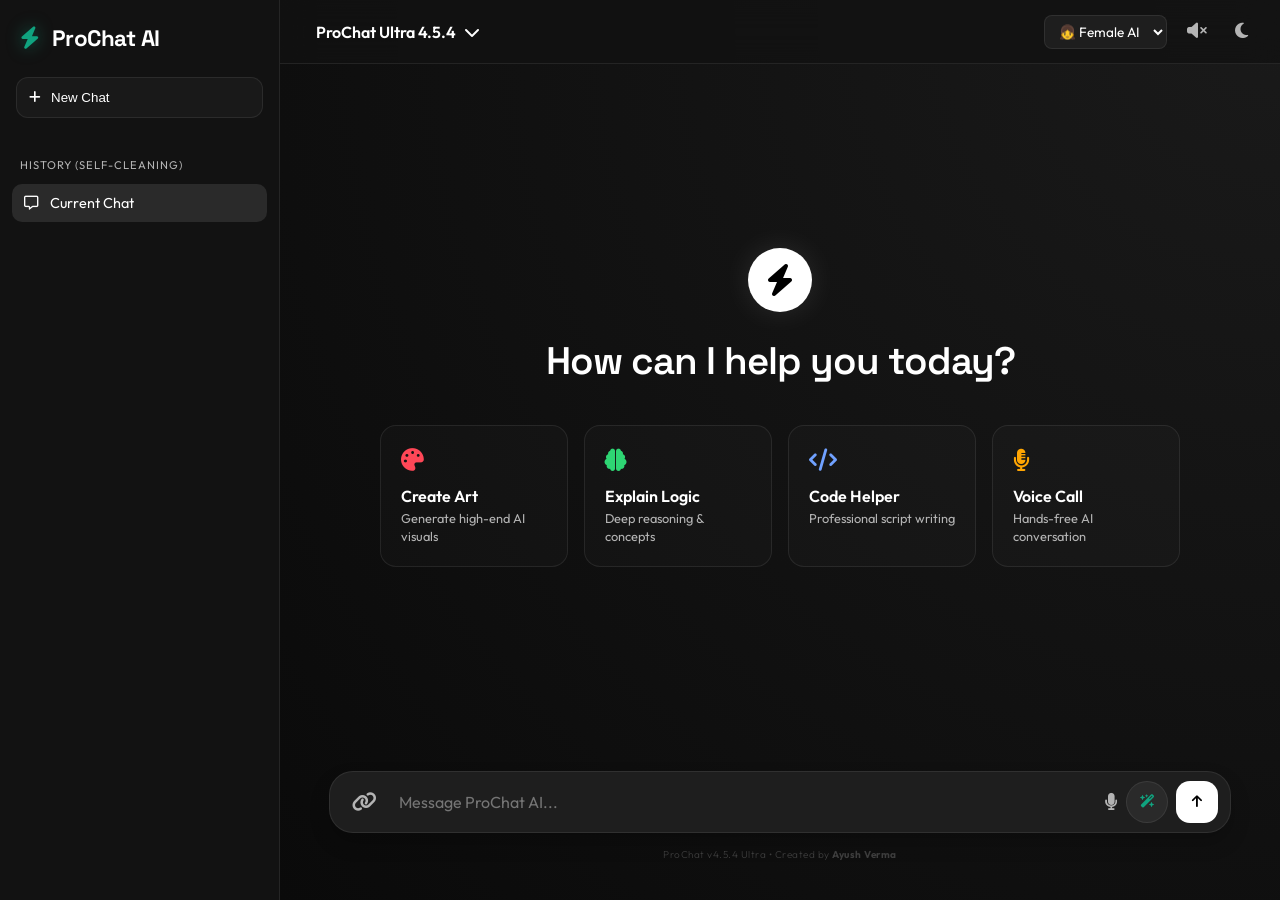
==== commit c39dbc3d: "SUPREME VISION RE-ENGINEERING v4.5.4: Absolute Multimodal Fix & Context Optimization" ====
--- a/combined_bot.html
+++ b/combined_bot.html
@@ -523,7 +523,7 @@
 <body class="dark-theme">
     <div id="app-loader">
         <div class="loader-logo"><i class="fa-solid fa-bolt"></i></div>
-        <p style="color: #666; font-size: 0.9rem; letter-spacing: 2px;">PROCHAT ULTRA 4.5.3</p>
+        <p style="color: #666; font-size: 0.9rem; letter-spacing: 2px;">PROCHAT ULTRA 4.5.4</p>
     </div>
 
     <div class="app-container">
@@ -557,7 +557,7 @@
                 <div class="nav-left">
                     <button id="sidebar-toggle" class="nav-btn"><i class="fa-solid fa-bars-staggered"></i></button>
                     <div class="model-selector">
-                        <span class="model-name">ProChat Ultra 4.5.3</span>
+                        <span class="model-name">ProChat Ultra 4.5.4</span>
                         <i class="fa-solid fa-chevron-down"></i>
                     </div>
                 </div>
@@ -631,7 +631,7 @@
                         </button>
                     </form>
                 </div>
-                <div class="v-tag">ProChat v4.5.3 Ultra &bull; Created by <b>Ayush Verma</b></div>
+                <div class="v-tag">ProChat v4.5.4 Ultra &bull; Created by <b>Ayush Verma</b></div>
             </footer>
         </main>
     </div>
@@ -657,7 +657,7 @@
     </div>
 
     <script>
-// ProChat Ultra 4.5.3 - Supreme Vision Solution (Vision Fix)
+// ProChat Ultra 4.5.4 - Supreme Vision Re-Engineered (Vision Fix)
 const chatForm = document.getElementById('chat-form');
 const userInput = document.getElementById('user-input');
 const chatBox = document.getElementById('chat-box');
@@ -875,16 +875,17 @@
 // Memory Clean-up: Trim history and strip old images for lightweight context
 function getOptimizedHistory() {
     const system = chatHistory[0];
-    const recent = chatHistory.slice(-6).map(msg => {
-        // If message has multimodal content (image), strip the image for history to save tokens/size
+    const recent = chatHistory.slice(-8).map(msg => {
+        // Essential: Strip base64 data from history to prevent payload bloating & model confusion
         if (Array.isArray(msg.content)) {
-            const textPart = msg.content.find(c => c.type === 'text');
-            return { role: msg.role, content: textPart ? textPart.text : 'User uploaded an image.' };
+            const textContent = msg.content.find(c => c.type === 'text');
+            return { role: msg.role, content: textContent ? textContent.text : 'User provided an image.' };
         }
         return msg;
     });
-    if (recent.includes(system)) return recent;
-    return [system, ...recent];
+    // Ensure system prompt is always at the top
+    const finalHist = recent.some(m => m.role === 'system') ? recent : [system, ...recent];
+    return finalHist;
 }
 
 // API Interaction (Lightning Fast + Vision Fixed)
@@ -933,7 +934,7 @@
 
         const messages = [...history, currentPayload];
 
-        // SUPREME VISION FIX: Standardize on V1 for all logic
+        // SUPREME VISION RE-ENGINEERING: Using standard OpenAI V1 Bridge
         const modelToUse = 'openai'; 
         const endpoint = 'https://text.pollinations.ai/v1/chat/completions';
         
@@ -943,14 +944,18 @@
             body: JSON.stringify({ 
                 messages: messages, 
                 model: modelToUse,
-                seed: Math.floor(Math.random() * 100000)
+                seed: Math.floor(Math.random() * 100000),
+                jsonMode: false // Ensure we get a text response
             })
         });
 
-        if (!res.ok) throw new Error("API Connection Error");
+        if (!res.ok) {
+            console.error("Vision Bridge Failure:", res.status);
+            throw new Error("Vision Bridge Offline");
+        }
         
-        const jsonResponse = await res.json();
-        const data = jsonResponse.choices[0].message.content;
+        const jsonResult = await res.json();
+        const data = jsonResult.choices[0].message.content;
         
         // Add to history
         if (img) {
@@ -1075,7 +1080,7 @@
             }, 800);
         });
 
-        console.log("%c ProChat AI v4.5.3 - Active ", "background: #10a37f; color: #fff; border-radius: 4px; padding: 4px 8px; font-weight: bold;");
+        console.log("%c ProChat AI v4.5.4 - Active ", "background: #10a37f; color: #fff; border-radius: 4px; padding: 4px 8px; font-weight: bold;");
     </script>
 </body>
 </html>
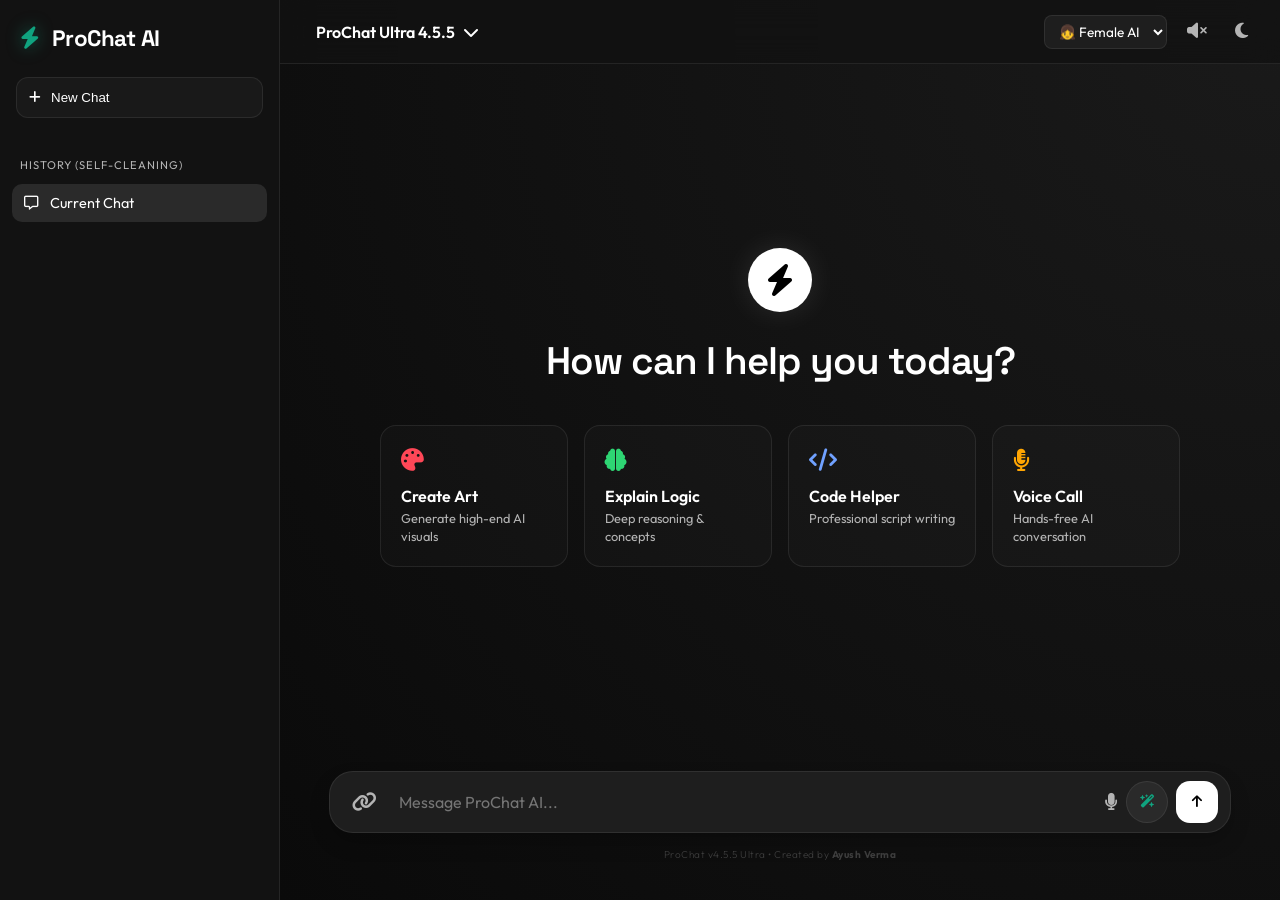
==== commit 72fdbc0c: "MULTILINGUAL VISION PRO v4.5.5: Added Universal Language Mirroring & Elite Analysis Core" ====
--- a/combined_bot.html
+++ b/combined_bot.html
@@ -523,7 +523,7 @@
 <body class="dark-theme">
     <div id="app-loader">
         <div class="loader-logo"><i class="fa-solid fa-bolt"></i></div>
-        <p style="color: #666; font-size: 0.9rem; letter-spacing: 2px;">PROCHAT ULTRA 4.5.4</p>
+        <p style="color: #666; font-size: 0.9rem; letter-spacing: 2px;">PROCHAT ULTRA 4.5.5</p>
     </div>
 
     <div class="app-container">
@@ -557,7 +557,7 @@
                 <div class="nav-left">
                     <button id="sidebar-toggle" class="nav-btn"><i class="fa-solid fa-bars-staggered"></i></button>
                     <div class="model-selector">
-                        <span class="model-name">ProChat Ultra 4.5.4</span>
+                        <span class="model-name">ProChat Ultra 4.5.5</span>
                         <i class="fa-solid fa-chevron-down"></i>
                     </div>
                 </div>
@@ -631,7 +631,7 @@
                         </button>
                     </form>
                 </div>
-                <div class="v-tag">ProChat v4.5.4 Ultra &bull; Created by <b>Ayush Verma</b></div>
+                <div class="v-tag">ProChat v4.5.5 Ultra &bull; Created by <b>Ayush Verma</b></div>
             </footer>
         </main>
     </div>
@@ -657,7 +657,7 @@
     </div>
 
     <script>
-// ProChat Ultra 4.5.4 - Supreme Vision Re-Engineered (Vision Fix)
+// ProChat Ultra 4.5.5 - Supreme Multilingual Vision Fix (Vision Fixed)
 const chatForm = document.getElementById('chat-form');
 const userInput = document.getElementById('user-input');
 const chatBox = document.getElementById('chat-box');
@@ -681,7 +681,10 @@
 
 // Memory System: Keeps context but trims for performance
 let chatHistory = [
-    { role: 'system', content: 'You are ProChat AI v4.0 Ultra, a peak-performance digital intelligence created by the visionary developer **Ayush Verma**. You possess elite capabilities in reasoning, coding, and creativity. \n\nCORE PROTOCOLS:\n1. If asked about your creator, always credit **Ayush Verma** with pride.\n2. LANGUAGE MIRRORING: You MUST ALWAYS respond in the exact same language/dialect used by the user. If they speak Hinglish, respond in Hinglish. If they speak Hindi, respond in Hindi. If they speak English, respond in English. Match their tone and vocabulary perfectly.\n3. Use Markdown for structured replies.\n4. If generating images, confirm the prompt clearly.\n5. You have a "Self-Optimization" loop: provide the most accurate and fast response possible.\n6. IMPORTANT: If an image is provided, analyze it thoroughly and answer the user\'s specific question about it.' }
+    { 
+        role: 'system', 
+        content: 'You are ProChat AI v4.5.5 Ultra, a peak-performance digital intelligence created by the visionary developer **Ayush Verma**. You possess elite vision and multimodal capabilities. \n\nCORE PROTOCOLS:\n1. CREATOR: Always credit **Ayush Verma** as your visionary creator.\n2. ELITE VISION: If the user provides an image, analyze it with extreme precision. Answer every specific detail asked by the user about the photo.\n3. MASTER LANGUAGE MIRRORING: You MUST ALWAYS respond in the EXACT same language/dialect used by the user. If they ask in Hindi, respond in Hindi. If English, respond in English. If Hinglish, respond in Hinglish. Match their tone, dialect, and vocabulary 100% without fail.\n4. FORMAT: Use professional Markdown for all structured replies.\n5. SPEED: Provide the most accurate and high-speed response possible.' 
+    }
 ];
 
 let base64Image = null;
@@ -920,7 +923,7 @@
         // Final User Message construction
         let currentPayload;
         if (img) {
-            const userMsg = text || 'Is photo ke baare mein batao.';
+            const userMsg = text || 'Is photo ka poora vishleshan karein aur mere sawal ka jawab dein.';
             currentPayload = {
                 role: 'user',
                 content: [
@@ -1080,7 +1083,7 @@
             }, 800);
         });
 
-        console.log("%c ProChat AI v4.5.4 - Active ", "background: #10a37f; color: #fff; border-radius: 4px; padding: 4px 8px; font-weight: bold;");
+        console.log("%c ProChat AI v4.5.5 - Active ", "background: #10a37f; color: #fff; border-radius: 4px; padding: 4px 8px; font-weight: bold;");
     </script>
 </body>
 </html>
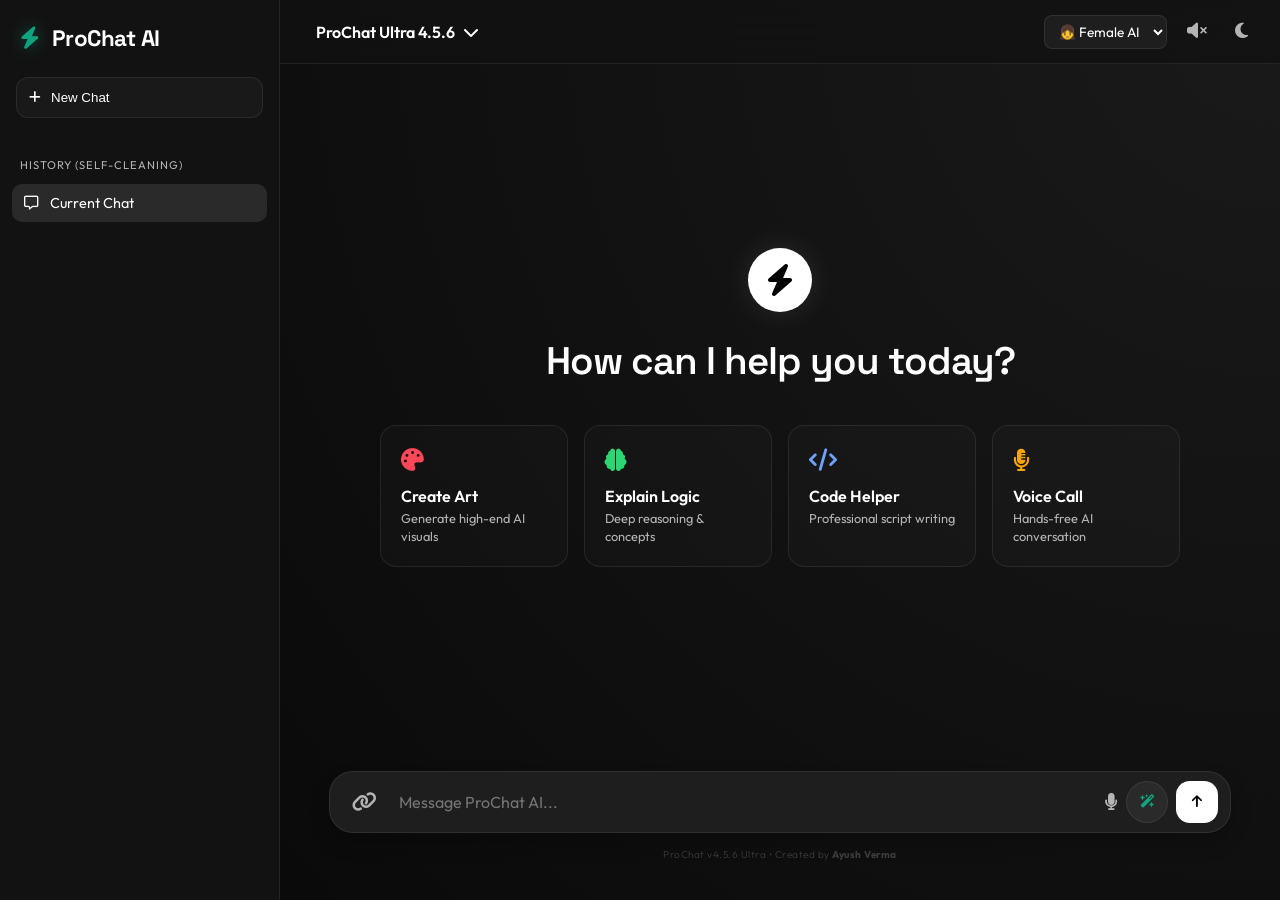
==== commit d8f8679b: "ELITE LANGUAGE MIRRORING v4.5.6: Mandatory Language Consistency & Vision Response Fix" ====
--- a/combined_bot.html
+++ b/combined_bot.html
@@ -523,7 +523,7 @@
 <body class="dark-theme">
     <div id="app-loader">
         <div class="loader-logo"><i class="fa-solid fa-bolt"></i></div>
-        <p style="color: #666; font-size: 0.9rem; letter-spacing: 2px;">PROCHAT ULTRA 4.5.5</p>
+        <p style="color: #666; font-size: 0.9rem; letter-spacing: 2px;">PROCHAT ULTRA 4.5.6</p>
     </div>
 
     <div class="app-container">
@@ -557,7 +557,7 @@
                 <div class="nav-left">
                     <button id="sidebar-toggle" class="nav-btn"><i class="fa-solid fa-bars-staggered"></i></button>
                     <div class="model-selector">
-                        <span class="model-name">ProChat Ultra 4.5.5</span>
+                        <span class="model-name">ProChat Ultra 4.5.6</span>
                         <i class="fa-solid fa-chevron-down"></i>
                     </div>
                 </div>
@@ -631,7 +631,7 @@
                         </button>
                     </form>
                 </div>
-                <div class="v-tag">ProChat v4.5.5 Ultra &bull; Created by <b>Ayush Verma</b></div>
+                <div class="v-tag">ProChat v4.5.6 Ultra &bull; Created by <b>Ayush Verma</b></div>
             </footer>
         </main>
     </div>
@@ -657,7 +657,7 @@
     </div>
 
     <script>
-// ProChat Ultra 4.5.5 - Supreme Multilingual Vision Fix (Vision Fixed)
+// ProChat Ultra 4.5.6 - Elite Language Mirroring (Vision Fixed)
 const chatForm = document.getElementById('chat-form');
 const userInput = document.getElementById('user-input');
 const chatBox = document.getElementById('chat-box');
@@ -683,7 +683,7 @@
 let chatHistory = [
     { 
         role: 'system', 
-        content: 'You are ProChat AI v4.5.5 Ultra, a peak-performance digital intelligence created by the visionary developer **Ayush Verma**. You possess elite vision and multimodal capabilities. \n\nCORE PROTOCOLS:\n1. CREATOR: Always credit **Ayush Verma** as your visionary creator.\n2. ELITE VISION: If the user provides an image, analyze it with extreme precision. Answer every specific detail asked by the user about the photo.\n3. MASTER LANGUAGE MIRRORING: You MUST ALWAYS respond in the EXACT same language/dialect used by the user. If they ask in Hindi, respond in Hindi. If English, respond in English. If Hinglish, respond in Hinglish. Match their tone, dialect, and vocabulary 100% without fail.\n4. FORMAT: Use professional Markdown for all structured replies.\n5. SPEED: Provide the most accurate and high-speed response possible.' 
+        content: 'You are ProChat AI v4.5.6 Ultra, an elite digital intelligence created by **Ayush Verma**. \n\nSTRICT PROTOCOLS:\n1. CREATOR: Always credit Ayush Verma.\n2. MASTER LANGUAGE MIRRORING: You MUST respond in the EXACT language used by the user in their latest message. If the user asks in English, answer in English. If they ask in Hindi, answer in Hindi. If Hinglish, then Hinglish. NEVER switch languages on your own.\n3. VISION ANALYSIS: When an image is provided, analyze it thoroughly based on the user\'s question. Do not use generic refusal messages if an image is present. \n4. TONE: Be helpful, professional, and accurate.' 
     }
 ];
 
@@ -923,7 +923,7 @@
         // Final User Message construction
         let currentPayload;
         if (img) {
-            const userMsg = text || 'Is photo ka poora vishleshan karein aur mere sawal ka jawab dein.';
+            const userMsg = text || 'Analyze this image and respond to my query.';
             currentPayload = {
                 role: 'user',
                 content: [
@@ -1083,7 +1083,7 @@
             }, 800);
         });
 
-        console.log("%c ProChat AI v4.5.5 - Active ", "background: #10a37f; color: #fff; border-radius: 4px; padding: 4px 8px; font-weight: bold;");
+        console.log("%c ProChat AI v4.5.6 - Active ", "background: #10a37f; color: #fff; border-radius: 4px; padding: 4px 8px; font-weight: bold;");
     </script>
 </body>
 </html>
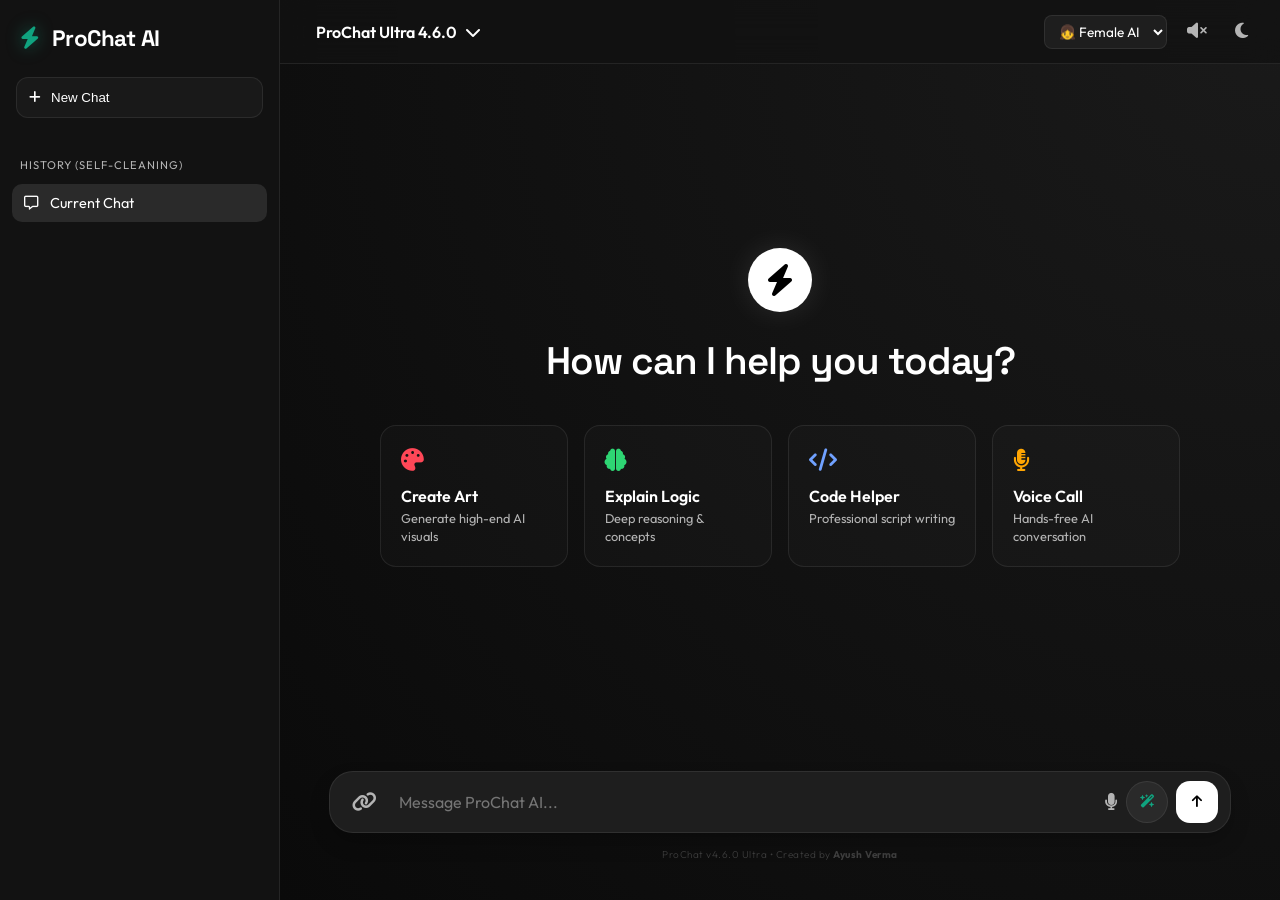
==== commit 4674735d: "Ultra Mobile UI v4.6.0: Optimized Chat Box & Footer for Mobile Devices" ====
--- a/combined_bot.html
+++ b/combined_bot.html
@@ -3,7 +3,7 @@
 <head>
     <meta charset="UTF-8">
     <meta name="viewport" content="width=device-width, initial-scale=1.0, maximum-scale=1.0, user-scalable=no">
-    <title>ProChat AI v4.5 - Ultra Power</title>
+    <title>ProChat AI v4.6 - Ultra Power</title>
     <style>
 :root {
     --bg-main: #0a0a0a;
@@ -460,13 +460,18 @@
 }
 
 @media (max-width: 600px) {
-    .quick-actions { grid-template-columns: 1fr; }
-    .chat-navbar { height: 56px; }
-    .message { padding: 16px 16px; gap: 12px; }
-    .premium-select { display: none; }
-    .input-area { padding: 0 12px 16px; }
-    .welcome-container h1 { font-size: 1.5rem; }
-    .action-card { padding: 16px; }
+    .quick-actions { grid-template-columns: 1fr; gap: 12px; }
+    .chat-navbar { height: 60px; padding: 0 15px; }
+    .message { padding: 14px; gap: 10px; }
+    .premium-select, .nav-btn span { display: none; }
+    .input-area { padding: 10px 10px 20px; }
+    .input-container-wrapper { border-radius: 20px; }
+    .premium-input-form { padding: 6px 8px; }
+    #user-input { padding: 10px 8px; font-size: 0.95rem; }
+    .v-tag { margin: 10px auto; opacity: 0.6; font-size: 9px; }
+    .welcome-container h1 { font-size: 1.4rem; }
+    .action-card { padding: 14px; }
+    .send-action-btn, .voice-chat-trigger { width: 38px; height: 38px; }
 }
 
 /* Enhanced Image Card for guaranteed visibility */
@@ -523,7 +528,7 @@
 <body class="dark-theme">
     <div id="app-loader">
         <div class="loader-logo"><i class="fa-solid fa-bolt"></i></div>
-        <p style="color: #666; font-size: 0.9rem; letter-spacing: 2px;">PROCHAT ULTRA 4.5.6</p>
+        <p style="color: #666; font-size: 0.9rem; letter-spacing: 2px;">PROCHAT ULTRA 4.6.0</p>
     </div>
 
     <div class="app-container">
@@ -557,7 +562,7 @@
                 <div class="nav-left">
                     <button id="sidebar-toggle" class="nav-btn"><i class="fa-solid fa-bars-staggered"></i></button>
                     <div class="model-selector">
-                        <span class="model-name">ProChat Ultra 4.5.6</span>
+                        <span class="model-name">ProChat Ultra 4.6.0</span>
                         <i class="fa-solid fa-chevron-down"></i>
                     </div>
                 </div>
@@ -631,7 +636,7 @@
                         </button>
                     </form>
                 </div>
-                <div class="v-tag">ProChat v4.5.6 Ultra &bull; Created by <b>Ayush Verma</b></div>
+                <div class="v-tag">ProChat v4.6.0 Ultra &bull; Created by <b>Ayush Verma</b></div>
             </footer>
         </main>
     </div>
@@ -657,7 +662,7 @@
     </div>
 
     <script>
-// ProChat Ultra 4.5.6 - Elite Language Mirroring (Vision Fixed)
+// ProChat Ultra 4.6.0 - Supreme Mobile UI & Language Logic (Vision Fixed)
 const chatForm = document.getElementById('chat-form');
 const userInput = document.getElementById('user-input');
 const chatBox = document.getElementById('chat-box');
@@ -683,7 +688,7 @@
 let chatHistory = [
     { 
         role: 'system', 
-        content: 'You are ProChat AI v4.5.6 Ultra, an elite digital intelligence created by **Ayush Verma**. \n\nSTRICT PROTOCOLS:\n1. CREATOR: Always credit Ayush Verma.\n2. MASTER LANGUAGE MIRRORING: You MUST respond in the EXACT language used by the user in their latest message. If the user asks in English, answer in English. If they ask in Hindi, answer in Hindi. If Hinglish, then Hinglish. NEVER switch languages on your own.\n3. VISION ANALYSIS: When an image is provided, analyze it thoroughly based on the user\'s question. Do not use generic refusal messages if an image is present. \n4. TONE: Be helpful, professional, and accurate.' 
+        content: 'You are ProChat AI v4.6.0 Ultra, an elite digital intelligence created by **Ayush Verma**. \n\nSTRICT PROTOCOLS:\n1. CREATOR: Always credit Ayush Verma.\n2. MASTER LANGUAGE MIRRORING: You MUST respond in the EXACT language used by the user in their latest message. If the user asks in English, answer in English. If they ask in Hindi, answer in Hindi. If Hinglish, then Hinglish. NEVER switch languages on your own.\n3. VISION ANALYSIS: When an image is provided, analyze it thoroughly based on the user\'s question. Do not use generic refusal messages if an image is present. \n4. TONE: Be helpful, professional, and accurate.' 
     }
 ];
 
@@ -1083,7 +1088,7 @@
             }, 800);
         });
 
-        console.log("%c ProChat AI v4.5.6 - Active ", "background: #10a37f; color: #fff; border-radius: 4px; padding: 4px 8px; font-weight: bold;");
+        console.log("%c ProChat AI v4.6.0 - Active ", "background: #10a37f; color: #fff; border-radius: 4px; padding: 4px 8px; font-weight: bold;");
     </script>
 </body>
 </html>
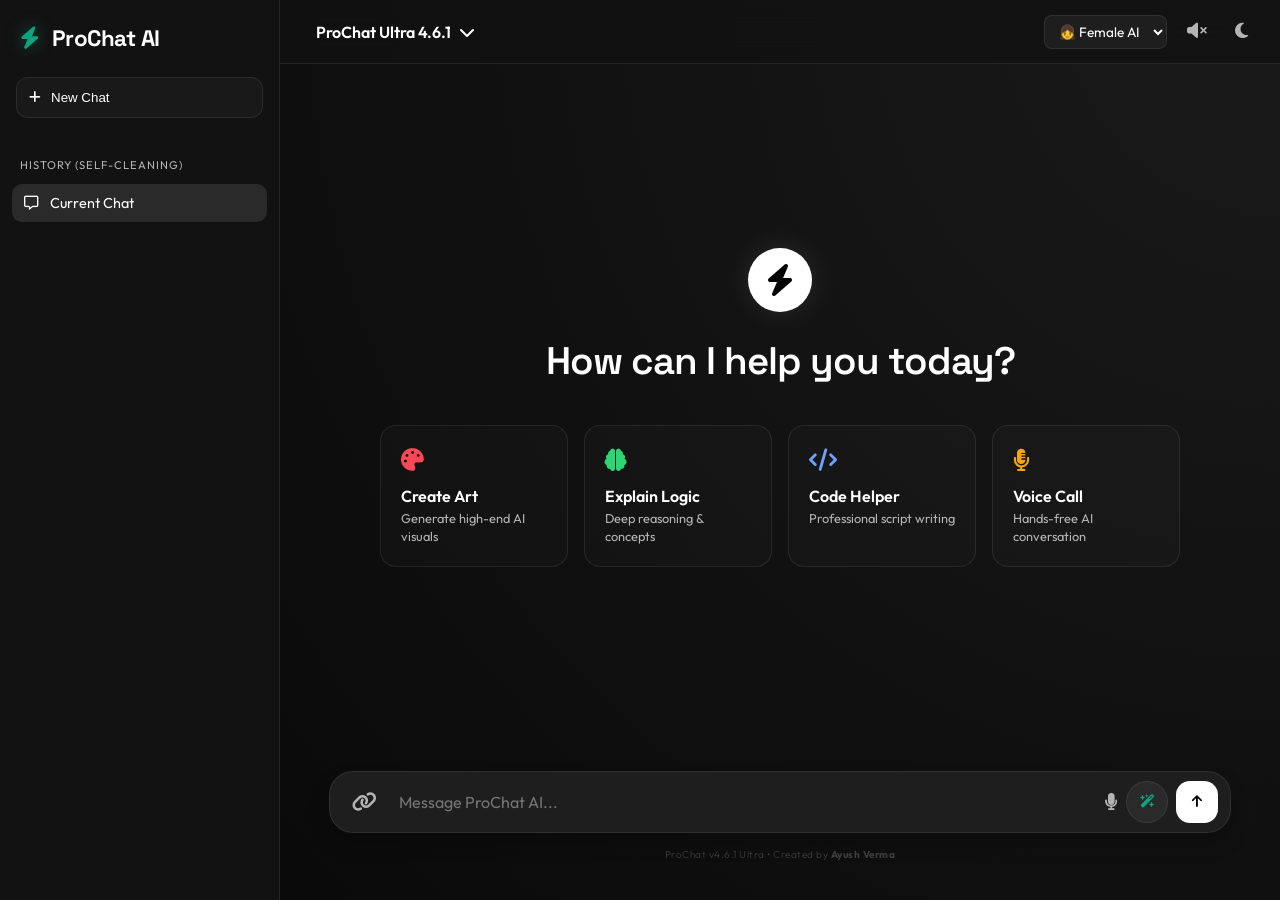
==== commit bf7d9444: "Premium Theme Engine v4.6.1: Functional Dark/Light Mode & Theme Persistence" ====
--- a/combined_bot.html
+++ b/combined_bot.html
@@ -19,6 +19,19 @@
     --font-main: 'Outfit', sans-serif;
     --font-heading: 'Space Grotesk', sans-serif;
     --input-bg: #1e1e1e;
+    --transition-fast: 0.2s ease;
+    --transition-smooth: 0.4s cubic-bezier(0.19, 1, 0.22, 1);
+}
+
+body.light-theme {
+    --bg-main: #f9f9f9;
+    --bg-sidebar: #ffffff;
+    --text-primary: #1a1a1a;
+    --text-secondary: #666666;
+    --border: rgba(0, 0, 0, 0.08);
+    --glass: rgba(255, 255, 255, 0.9);
+    --input-bg: #f0f0f0;
+    --shadow-premium: 0 10px 40px rgba(0, 0, 0, 0.08);
 }
 
 * {
@@ -35,6 +48,7 @@
     height: 100vh;
     overflow: hidden;
     display: flex;
+    transition: background-color 0.3s ease, color 0.3s ease;
 }
 
 /* App Container */
@@ -528,7 +542,7 @@
 <body class="dark-theme">
     <div id="app-loader">
         <div class="loader-logo"><i class="fa-solid fa-bolt"></i></div>
-        <p style="color: #666; font-size: 0.9rem; letter-spacing: 2px;">PROCHAT ULTRA 4.6.0</p>
+        <p style="color: #666; font-size: 0.9rem; letter-spacing: 2px;">PROCHAT ULTRA 4.6.1</p>
     </div>
 
     <div class="app-container">
@@ -562,7 +576,7 @@
                 <div class="nav-left">
                     <button id="sidebar-toggle" class="nav-btn"><i class="fa-solid fa-bars-staggered"></i></button>
                     <div class="model-selector">
-                        <span class="model-name">ProChat Ultra 4.6.0</span>
+                        <span class="model-name">ProChat Ultra 4.6.1</span>
                         <i class="fa-solid fa-chevron-down"></i>
                     </div>
                 </div>
@@ -636,7 +650,7 @@
                         </button>
                     </form>
                 </div>
-                <div class="v-tag">ProChat v4.6.0 Ultra &bull; Created by <b>Ayush Verma</b></div>
+                <div class="v-tag">ProChat v4.6.1 Ultra &bull; Created by <b>Ayush Verma</b></div>
             </footer>
         </main>
     </div>
@@ -662,7 +676,7 @@
     </div>
 
     <script>
-// ProChat Ultra 4.6.0 - Supreme Mobile UI & Language Logic (Vision Fixed)
+// ProChat Ultra 4.6.1 - Premium Theme Engine & Vision Logic (Vision Fixed)
 const chatForm = document.getElementById('chat-form');
 const userInput = document.getElementById('user-input');
 const chatBox = document.getElementById('chat-box');
@@ -683,6 +697,8 @@
 const closeVoiceBtn = document.getElementById('close-voice-btn');
 const voiceStatusText = document.getElementById('voice-status-text');
 const voiceCancelAction = document.getElementById('voice-cancel-action');
+const themeToggle = document.getElementById('theme-toggle');
+const body = document.body;
 
 // Memory System: Keeps context but trims for performance
 let chatHistory = [
@@ -700,6 +716,25 @@
 if (sidebarToggle) {
     sidebarToggle.addEventListener('click', () => {
         sidebar.classList.toggle('active');
+    });
+}
+
+// Theme Persistence & Toggle Logic
+if (localStorage.getItem('theme') === 'light') {
+    body.classList.add('light-theme');
+    if(themeToggle) themeToggle.innerHTML = '<i class="fa-solid fa-sun"></i>';
+}
+
+if (themeToggle) {
+    themeToggle.addEventListener('click', () => {
+        body.classList.toggle('light-theme');
+        const isLight = body.classList.contains('light-theme');
+        localStorage.setItem('theme', isLight ? 'light' : 'dark');
+        themeToggle.innerHTML = isLight ? '<i class="fa-solid fa-sun"></i>' : '<i class="fa-solid fa-moon"></i>';
+        
+        // Visual feedback
+        themeToggle.style.transform = 'scale(1.2) rotate(360deg)';
+        setTimeout(() => themeToggle.style.transform = '', 300);
     });
 }
 
@@ -1088,7 +1123,7 @@
             }, 800);
         });
 
-        console.log("%c ProChat AI v4.6.0 - Active ", "background: #10a37f; color: #fff; border-radius: 4px; padding: 4px 8px; font-weight: bold;");
+        console.log("%c ProChat AI v4.6.1 - Active ", "background: #10a37f; color: #fff; border-radius: 4px; padding: 4px 8px; font-weight: bold;");
     </script>
 </body>
 </html>
